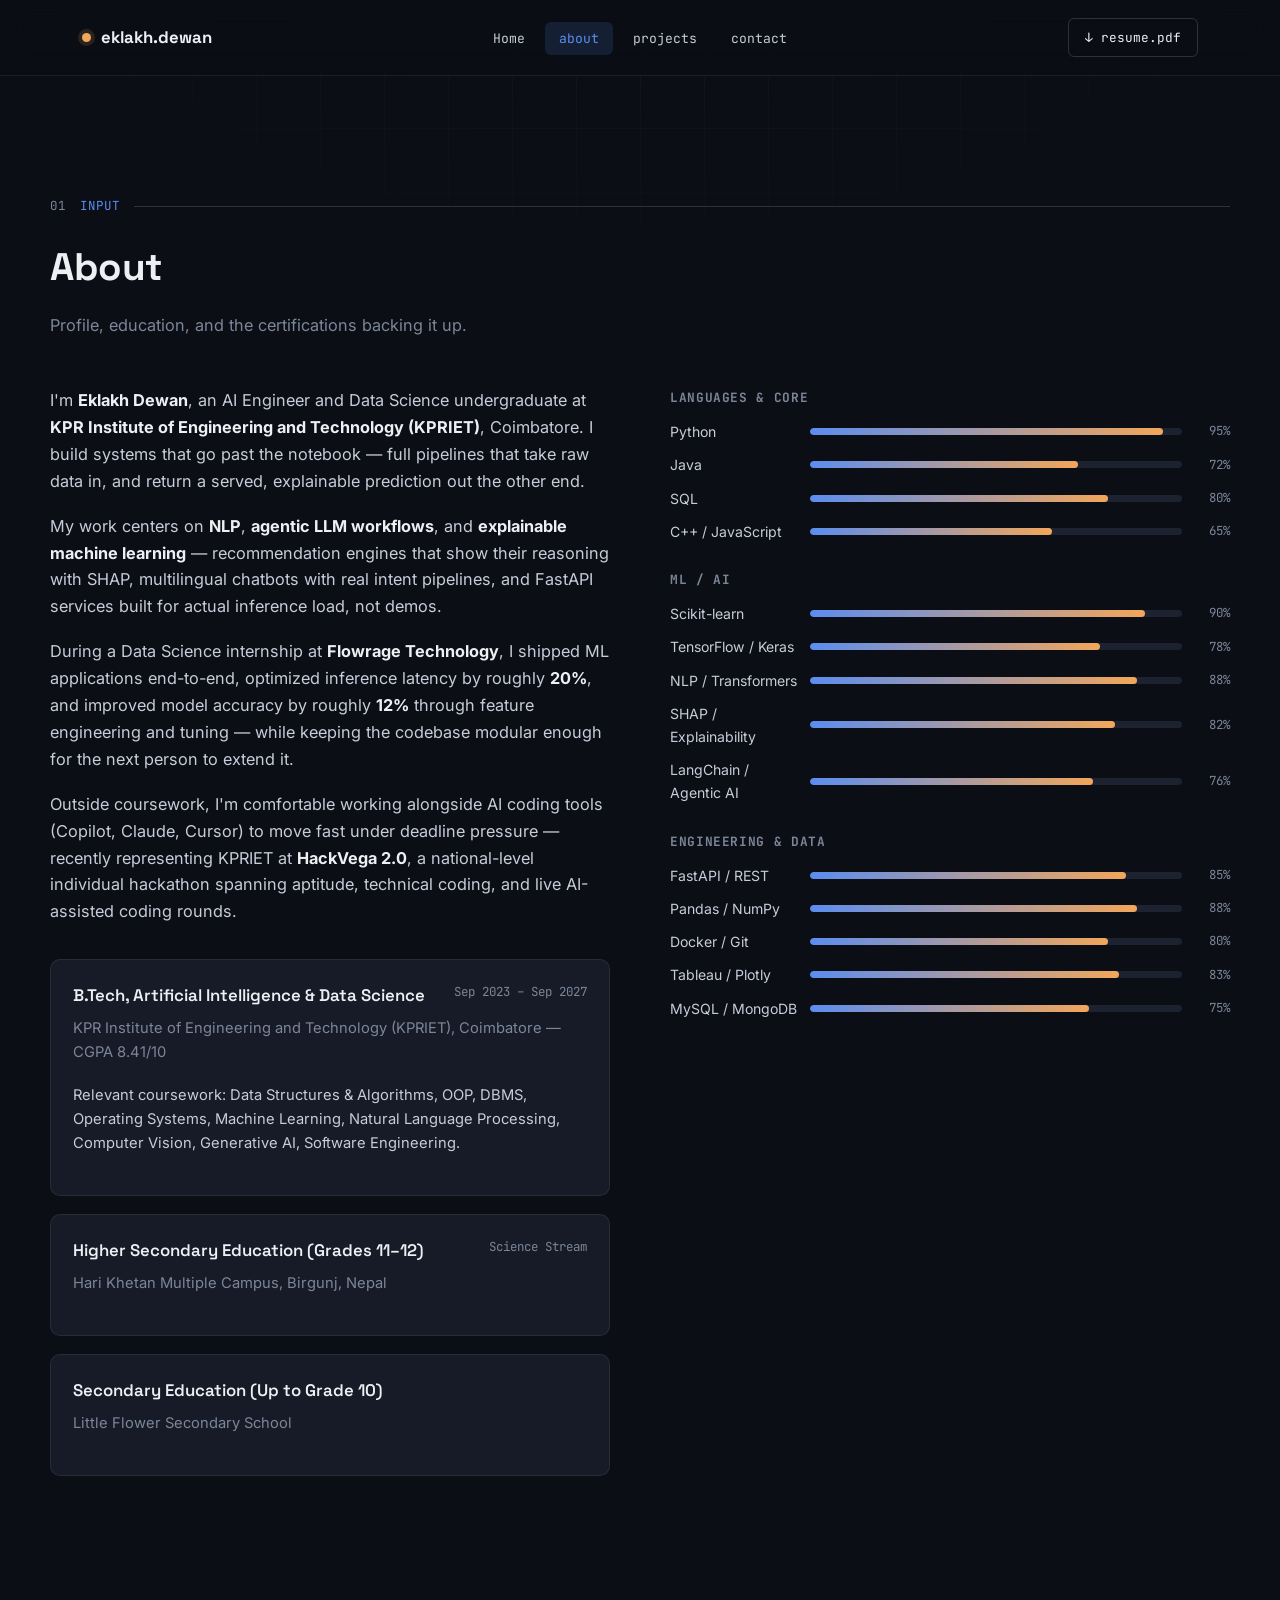
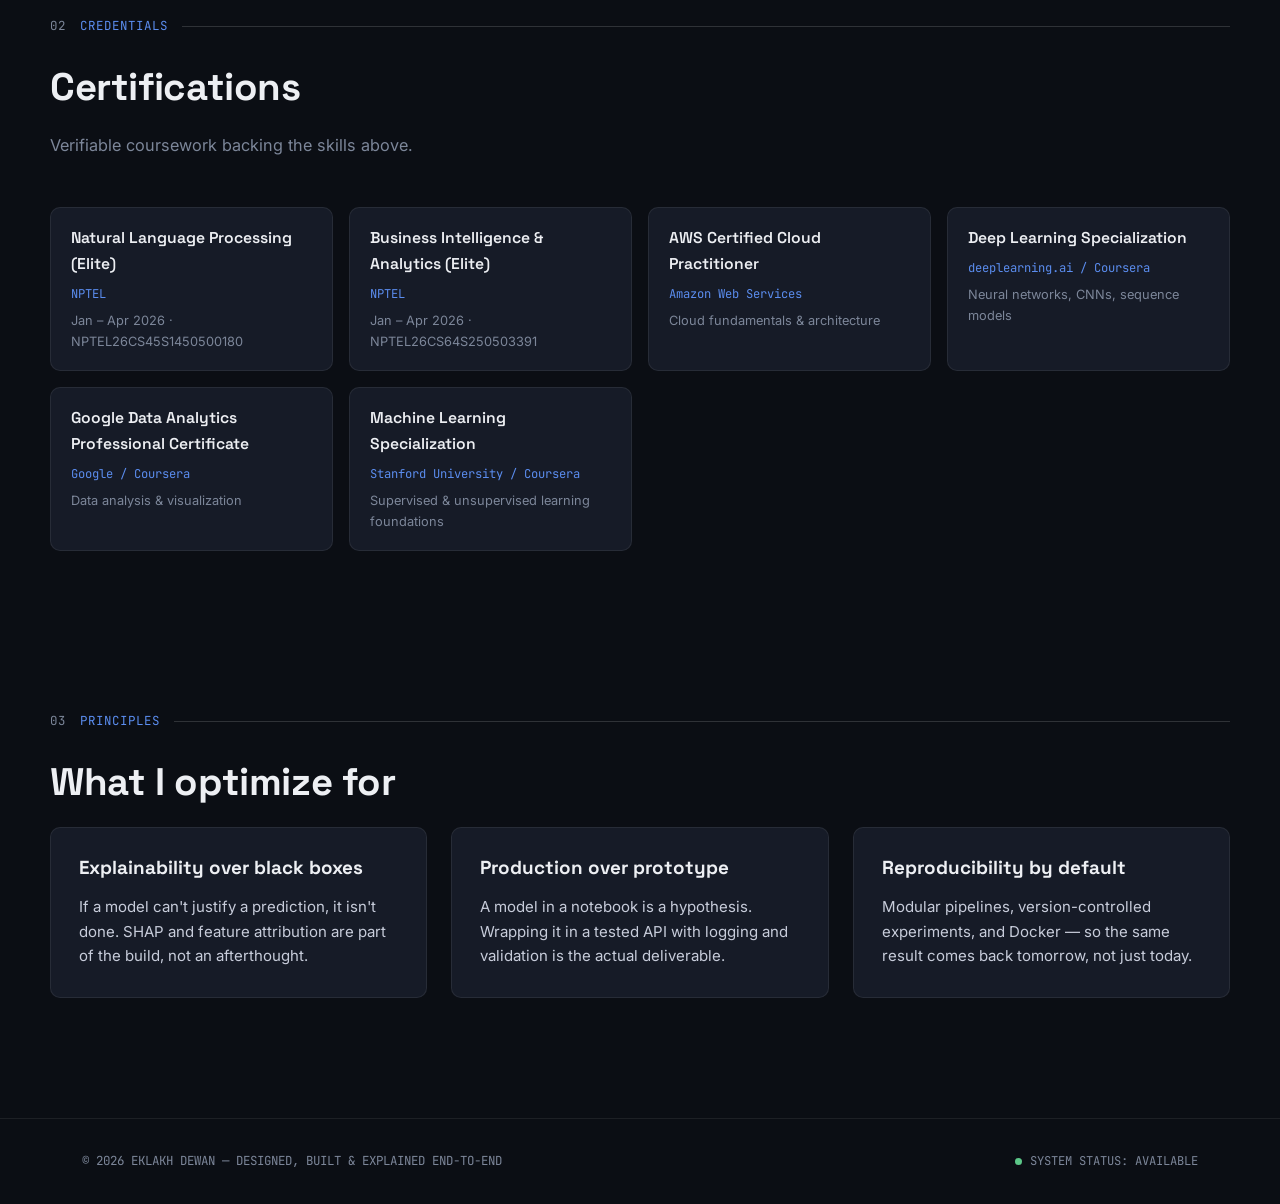
==== about.html @ 242e09ec "Initial commit" ====
<!DOCTYPE html>
<html lang="en">
<head>
<meta charset="UTF-8"/>
<meta name="viewport" content="width=device-width, initial-scale=1.0"/>
<title>About — Eklakh Dewan</title>
<link rel="stylesheet" href="style.css"/>
</head>
<body>

<nav class="nav">
  <div class="nav-inner">
    <a href="index.html" class="brand"><span class="brand-dot"></span>eklakh.dewan</a>
    <ul class="nav-links" id="navLinks">
      <li><a href="index.html">Home</a></li>
      <li><a href="about.html" class="active">about</a></li>
      <li><a href="projects.html">projects</a></li>
      <li><a href="contact.html">contact</a></li>
    </ul>
    <button class="nav-toggle" id="navToggle" aria-label="Toggle navigation"><span></span><span></span><span></span></button>
    <a href="https://drive.google.com/file/d/1AnkPW0jqdqRUwSJReCvHOcT-m_KYwCdm/view?usp=sharing" class="nav-cta" target="_blank" rel="noopener">↓ resume.pdf</a>
  </div>
</nav>

<main>

  <section class="stage wrap" style="padding-bottom:60px">
    <div class="stage-label"><span class="num">01</span> INPUT</div>
    <h2 class="stage-title">About</h2>
    <p class="stage-sub">Profile, education, and the certifications backing it up.</p>

    <div class="about-grid">
      <div class="about-copy reveal">
        <p>
          I'm <strong>Eklakh Dewan</strong>, an AI Engineer and Data Science undergraduate at
          <strong>KPR Institute of Engineering and Technology (KPRIET)</strong>, Coimbatore. I build
          systems that go past the notebook — full pipelines that take raw data in, and return
          a served, explainable prediction out the other end.
        </p>
        <p>
          My work centers on <strong>NLP</strong>, <strong>agentic LLM workflows</strong>, and
          <strong>explainable machine learning</strong> — recommendation engines that show their
          reasoning with SHAP, multilingual chatbots with real intent pipelines, and FastAPI services
          built for actual inference load, not demos.
        </p>
        <p>
          During a Data Science internship at <strong>Flowrage Technology</strong>, I shipped ML
          applications end-to-end, optimized inference latency by roughly <strong>20%</strong>, and
          improved model accuracy by roughly <strong>12%</strong> through feature engineering and tuning —
          while keeping the codebase modular enough for the next person to extend it.
        </p>
        <p>
          Outside coursework, I'm comfortable working alongside AI coding tools (Copilot, Claude, Cursor)
          to move fast under deadline pressure — recently representing KPRIET at
          <strong>HackVega 2.0</strong>, a national-level individual hackathon spanning aptitude,
          technical coding, and live AI-assisted coding rounds.
        </p>

        <div class="edu-card">
          <div class="edu-top">
            <h4>B.Tech, Artificial Intelligence & Data Science</h4>
            <span class="edu-meta">Sep 2023 – Sep 2027</span>
          </div>
          <p>KPR Institute of Engineering and Technology (KPRIET), Coimbatore — CGPA 8.41/10</p>
          <p style="margin-top:8px; color:var(--paper-dim)">
            Relevant coursework: Data Structures & Algorithms, OOP, DBMS, Operating Systems, Machine Learning,
            Natural Language Processing, Computer Vision, Generative AI, Software Engineering.
          </p>
        </div>

        <div class="edu-card" style="margin-top:18px">
          <div class="edu-top">
            <h4>Higher Secondary Education (Grades 11–12)</h4>
            <span class="edu-meta">Science Stream</span>
          </div>
          <p>Hari Khetan Multiple Campus, Birgunj, Nepal</p>
        </div>

        <div class="edu-card" style="margin-top:18px">
          <div class="edu-top">
            <h4>Secondary Education (Up to Grade 10)</h4>
          </div>
          <p>Little Flower Secondary School</p>
        </div>
      </div>

      <div class="reveal">
        <div class="skill-block">
          <h4>Languages & Core</h4>
          <div class="bar-row"><span class="bar-label">Python</span><div class="bar-track"><div class="bar-fill" data-pct="95"></div></div><span class="bar-pct">95%</span></div>
          <div class="bar-row"><span class="bar-label">Java</span><div class="bar-track"><div class="bar-fill" data-pct="72"></div></div><span class="bar-pct">72%</span></div>
          <div class="bar-row"><span class="bar-label">SQL</span><div class="bar-track"><div class="bar-fill" data-pct="80"></div></div><span class="bar-pct">80%</span></div>
          <div class="bar-row"><span class="bar-label">C++ / JavaScript</span><div class="bar-track"><div class="bar-fill" data-pct="65"></div></div><span class="bar-pct">65%</span></div>
        </div>

        <div class="skill-block">
          <h4>ML / AI</h4>
          <div class="bar-row"><span class="bar-label">Scikit-learn</span><div class="bar-track"><div class="bar-fill" data-pct="90"></div></div><span class="bar-pct">90%</span></div>
          <div class="bar-row"><span class="bar-label">TensorFlow / Keras</span><div class="bar-track"><div class="bar-fill" data-pct="78"></div></div><span class="bar-pct">78%</span></div>
          <div class="bar-row"><span class="bar-label">NLP / Transformers</span><div class="bar-track"><div class="bar-fill" data-pct="88"></div></div><span class="bar-pct">88%</span></div>
          <div class="bar-row"><span class="bar-label">SHAP / Explainability</span><div class="bar-track"><div class="bar-fill" data-pct="82"></div></div><span class="bar-pct">82%</span></div>
          <div class="bar-row"><span class="bar-label">LangChain / Agentic AI</span><div class="bar-track"><div class="bar-fill" data-pct="76"></div></div><span class="bar-pct">76%</span></div>
        </div>

        <div class="skill-block">
          <h4>Engineering & Data</h4>
          <div class="bar-row"><span class="bar-label">FastAPI / REST</span><div class="bar-track"><div class="bar-fill" data-pct="85"></div></div><span class="bar-pct">85%</span></div>
          <div class="bar-row"><span class="bar-label">Pandas / NumPy</span><div class="bar-track"><div class="bar-fill" data-pct="88"></div></div><span class="bar-pct">88%</span></div>
          <div class="bar-row"><span class="bar-label">Docker / Git</span><div class="bar-track"><div class="bar-fill" data-pct="80"></div></div><span class="bar-pct">80%</span></div>
          <div class="bar-row"><span class="bar-label">Tableau / Plotly</span><div class="bar-track"><div class="bar-fill" data-pct="83"></div></div><span class="bar-pct">83%</span></div>
          <div class="bar-row"><span class="bar-label">MySQL / MongoDB</span><div class="bar-track"><div class="bar-fill" data-pct="75"></div></div><span class="bar-pct">75%</span></div>
        </div>
      </div>
    </div>
  </section>

  <!-- CERTIFICATIONS -->
  <section class="stage stage--tight wrap">
    <div class="stage-label"><span class="num">02</span> CREDENTIALS</div>
    <h2 class="stage-title">Certifications</h2>
    <p class="stage-sub">Verifiable coursework backing the skills above.</p>

    <div class="cert-grid">
      <div class="cert-card reveal">
        <h4>Natural Language Processing (Elite)</h4>
        <span class="cert-org">NPTEL</span>
        <span class="cert-meta">Jan – Apr 2026 · NPTEL26CS45S1450500180</span>
      </div>
      <div class="cert-card reveal">
        <h4>Business Intelligence & Analytics (Elite)</h4>
        <span class="cert-org">NPTEL</span>
        <span class="cert-meta">Jan – Apr 2026 · NPTEL26CS64S250503391</span>
      </div>
      <div class="cert-card reveal">
        <h4>AWS Certified Cloud Practitioner</h4>
        <span class="cert-org">Amazon Web Services</span>
        <span class="cert-meta">Cloud fundamentals & architecture</span>
      </div>
      <div class="cert-card reveal">
        <h4>Deep Learning Specialization</h4>
        <span class="cert-org">deeplearning.ai / Coursera</span>
        <span class="cert-meta">Neural networks, CNNs, sequence models</span>
      </div>
      <div class="cert-card reveal">
        <h4>Google Data Analytics Professional Certificate</h4>
        <span class="cert-org">Google / Coursera</span>
        <span class="cert-meta">Data analysis & visualization</span>
      </div>
      <div class="cert-card reveal">
        <h4>Machine Learning Specialization</h4>
        <span class="cert-org">Stanford University / Coursera</span>
        <span class="cert-meta">Supervised & unsupervised learning foundations</span>
      </div>
    </div>
  </section>

  <!-- VALUES -->
  <section class="stage stage--tight wrap">
    <div class="stage-label"><span class="num">03</span> PRINCIPLES</div>
    <h2 class="stage-title">What I optimize for</h2>
    <div class="proj-grid">
      <div class="proj-card reveal">
        <h3>Explainability over black boxes</h3>
        <p>If a model can't justify a prediction, it isn't done. SHAP and feature attribution are part of the build, not an afterthought.</p>
      </div>
      <div class="proj-card reveal">
        <h3>Production over prototype</h3>
        <p>A model in a notebook is a hypothesis. Wrapping it in a tested API with logging and validation is the actual deliverable.</p>
      </div>
      <div class="proj-card reveal">
        <h3>Reproducibility by default</h3>
        <p>Modular pipelines, version-controlled experiments, and Docker — so the same result comes back tomorrow, not just today.</p>
      </div>
    </div>
  </section>

</main>

<footer>
  <div class="footer-inner">
    <p>© 2026 EKLAKH DEWAN — DESIGNED, BUILT & EXPLAINED END-TO-END</p>
    <div class="footer-status"><span class="dot"></span>SYSTEM STATUS: AVAILABLE</div>
  </div>
</footer>

<script src="script.js"></script>
</body>
</html>
---- style.css ----
/* =================================================================
   EKLAKH DEWAN — PORTFOLIO DESIGN SYSTEM
   Concept: an ML inference trace — data resolving into output.
   ================================================================= */

@import url('https://fonts.googleapis.com/css2?family=Space+Grotesk:wght@500;600;700&family=Inter:wght@400;500;600;700&family=JetBrains+Mono:wght@400;500&display=swap');

:root{
  /* ---- color tokens ---- */
  --ink:        #0B0E14;
  --surface:    #11151F;
  --card:       #161B27;
  --card-hi:    #1C2230;
  --paper:      #EDEFF3;
  --paper-dim:  #C7CCDA;
  --muted:      #7C8699;
  --signal:     #5B8DEF;
  --signal-dim: rgba(91,141,239,0.14);
  --amber:      #F2A65A;
  --amber-dim:  rgba(242,166,90,0.14);
  --line:       rgba(237,239,243,0.08);
  --line-strong:rgba(237,239,243,0.16);

  /* ---- type ---- */
  --display: 'Space Grotesk', sans-serif;
  --body:    'Inter', sans-serif;
  --mono:    'JetBrains Mono', monospace;

  --radius: 10px;
  --max-w: 1180px;
}

*{margin:0;padding:0;box-sizing:border-box}
html{scroll-behavior:smooth}
body{
  background:var(--ink);
  color:var(--paper);
  font-family:var(--body);
  line-height:1.65;
  -webkit-font-smoothing:antialiased;
  overflow-x:hidden;
}

/* faint pipeline grid backdrop */
body::before{
  content:'';
  position:fixed; inset:0;
  background-image:
    linear-gradient(var(--line) 1px, transparent 1px),
    linear-gradient(90deg, var(--line) 1px, transparent 1px);
  background-size:64px 64px;
  mask-image:radial-gradient(ellipse 80% 50% at 50% 0%, black 0%, transparent 70%);
  pointer-events:none;
  z-index:0;
  opacity:0.5;
}

a{color:inherit;text-decoration:none}
ul{list-style:none}
img{max-width:100%;display:block}
section{position:relative;z-index:1}

::selection{background:var(--signal-dim);color:var(--paper)}

/* focus visibility */
a:focus-visible, button:focus-visible, input:focus-visible, textarea:focus-visible{
  outline:2px solid var(--signal);
  outline-offset:3px;
  border-radius:4px;
}

@media (prefers-reduced-motion: reduce){
  *{animation-duration:0.01ms !important; animation-iteration-count:1 !important; transition-duration:0.01ms !important; scroll-behavior:auto !important}
}

/* =================== LAYOUT SHELLS =================== */
.wrap{max-width:var(--max-w); margin:0 auto; padding:0 32px}
.stage{padding:120px 0}
.stage--tight{padding:80px 0}

.stage-label{
  display:flex; align-items:center; gap:14px;
  font-family:var(--mono); font-size:0.78rem; letter-spacing:0.08em;
  color:var(--signal); text-transform:uppercase; margin-bottom:18px;
}
.stage-label .num{color:var(--muted)}
.stage-label::after{
  content:''; flex:1; height:1px; background:var(--line-strong);
}

.stage-title{
  font-family:var(--display); font-weight:700;
  font-size:clamp(1.8rem, 3vw, 2.5rem);
  letter-spacing:-0.01em;
  margin-bottom:14px;
  color:var(--paper);
}
.stage-sub{
  color:var(--muted); max-width:640px; font-size:1.02rem; margin-bottom:48px;
}

/* =================== NAV =================== */
.nav{
  position:sticky; top:0; z-index:100;
  backdrop-filter:blur(14px) saturate(140%);
  background:rgba(11,14,20,0.78);
  border-bottom:1px solid var(--line);
}
.nav-inner{
  max-width:var(--max-w); margin:0 auto; padding:18px 32px;
  display:flex; align-items:center; justify-content:space-between;
}
.brand{
  font-family:var(--display); font-weight:700; font-size:1.05rem;
  display:flex; align-items:center; gap:10px;
}
.brand-dot{
  width:9px; height:9px; border-radius:50%; background:var(--amber);
  box-shadow:0 0 0 4px var(--amber-dim);
  animation:pulse 2.4s ease-in-out infinite;
}
@keyframes pulse{0%,100%{opacity:1}50%{opacity:0.45}}

.nav-links{display:flex; gap:6px; align-items:center}
.nav-links a{
  font-family:var(--mono); font-size:0.82rem; color:var(--paper-dim);
  padding:8px 14px; border-radius:6px; transition:color .2s, background .2s;
}
.nav-links a:hover{color:var(--paper); background:var(--card)}
.nav-links a.active{color:var(--signal); background:var(--signal-dim)}

.nav-cta{
  font-family:var(--mono); font-size:0.8rem;
  border:1px solid var(--line-strong); padding:8px 16px; border-radius:6px;
  transition:border-color .2s, color .2s;
}
.nav-cta:hover{border-color:var(--signal); color:var(--signal)}

.nav-toggle{display:none}

/* =================== HERO =================== */
.hero{padding:100px 0 80px; position:relative}
.hero-grid{
  display:grid; grid-template-columns:1.15fr 0.85fr; gap:56px; align-items:start;
}

.kicker{
  font-family:var(--mono); font-size:0.85rem; color:var(--amber);
  letter-spacing:0.05em; margin-bottom:22px; display:flex; align-items:center; gap:10px;
}
.kicker .blink{
  display:inline-block; width:8px; height:16px; background:var(--amber);
  animation:blink 1.1s steps(1) infinite;
}
@keyframes blink{50%{opacity:0}}

.hero-name{
  display:flex; align-items:baseline; gap:12px; flex-wrap:wrap;
  margin-bottom:16px;
}
.hn-name{
  font-family:var(--mono); font-size:1.05rem; font-weight:500;
  color:var(--paper-dim); letter-spacing:0.01em;
}
.hn-tag{
  font-family:var(--mono); font-size:0.74rem; color:var(--amber);
  text-transform:uppercase; letter-spacing:0.06em;
  padding:4px 10px; border:1px solid var(--line-strong); border-radius:20px;
}

.hero h1{
  font-family:var(--display); font-weight:700;
  font-size:clamp(2.6rem, 5.5vw, 4.2rem);
  line-height:1.04; letter-spacing:-0.02em;
  margin-bottom:24px;
}
.hero h1 .accent{color:var(--signal)}

.hero-lead{
  font-size:1.12rem; color:var(--paper-dim); max-width:560px; margin-bottom:36px;
}
.hero-lead strong{color:var(--paper); font-weight:600}

.hero-actions{display:flex; gap:14px; flex-wrap:wrap; margin-bottom:44px}

.btn{
  font-family:var(--mono); font-size:0.86rem; font-weight:500;
  padding:13px 22px; border-radius:8px; display:inline-flex; align-items:center; gap:9px;
  transition:transform .18s ease, box-shadow .18s ease, background .18s ease, border-color .18s ease;
  cursor:pointer; border:none;
}
.btn-solid{background:var(--signal); color:#06080D}
.btn-solid:hover{transform:translateY(-2px); box-shadow:0 10px 26px rgba(91,141,239,0.32)}
.btn-outline{border:1px solid var(--line-strong); color:var(--paper)}
.btn-outline:hover{border-color:var(--amber); color:var(--amber); transform:translateY(-2px)}

.hero-stats{display:flex; gap:32px; flex-wrap:wrap}
.hstat{font-family:var(--mono)}
.hstat .v{font-size:1.5rem; font-weight:600; color:var(--paper); display:block}
.hstat .l{font-size:0.76rem; color:var(--muted); text-transform:uppercase; letter-spacing:0.04em}

/* ---- terminal trace card (signature element) ---- */
.trace-card{
  background:var(--card); border:1px solid var(--line-strong); border-radius:12px;
  overflow:hidden; box-shadow:0 24px 60px -20px rgba(0,0,0,0.6);
}
.trace-head{
  display:flex; align-items:center; gap:8px; padding:13px 16px;
  border-bottom:1px solid var(--line); background:var(--card-hi);
}
.trace-dot{width:9px; height:9px; border-radius:50%}
.trace-dot.r{background:#E8675C} .trace-dot.y{background:#E8C15C} .trace-dot.g{background:#5CC788}
.trace-name{font-family:var(--mono); font-size:0.75rem; color:var(--muted); margin-left:6px}

.trace-body{padding:20px; font-family:var(--mono); font-size:0.84rem; line-height:1.85}
.trace-line{color:var(--muted)}
.trace-key{color:#7FB2FF}
.trace-str{color:#F2A65A}
.trace-bool{color:#5CC788}
.t-cursor{display:inline-block; width:7px; height:14px; background:var(--paper); vertical-align:middle; animation:blink 1s steps(1) infinite}

/* =================== SECTION: ABOUT / SKILLS =================== */
.about-grid{display:grid; grid-template-columns:1fr 1fr; gap:60px; align-items:flex-start}
.about-copy p{color:var(--paper-dim); margin-bottom:18px; font-size:1.02rem}
.about-copy strong{color:var(--paper)}

.skill-block{margin-bottom:26px}
.skill-block:last-child{margin-bottom:0}
.skill-block h4{
  font-family:var(--mono); font-size:0.8rem; color:var(--muted);
  text-transform:uppercase; letter-spacing:0.05em; margin-bottom:12px;
}
.bar-row{display:flex; align-items:center; gap:12px; margin-bottom:10px}
.bar-label{font-size:0.88rem; width:128px; flex-shrink:0; color:var(--paper-dim)}
.bar-track{flex:1; height:7px; background:var(--card-hi); border-radius:4px; overflow:hidden}
.bar-fill{height:100%; border-radius:4px; background:linear-gradient(90deg, var(--signal), var(--amber)); width:0%; transition:width 1.1s cubic-bezier(.16,1,.3,1)}
.bar-pct{font-family:var(--mono); font-size:0.78rem; color:var(--muted); width:36px; text-align:right; flex-shrink:0}

/* education card */
.edu-card{
  margin-top:34px; padding:22px; border:1px solid var(--line); border-radius:var(--radius);
  background:var(--card);
}
.edu-card .edu-top{display:flex; justify-content:space-between; gap:16px; flex-wrap:wrap; margin-bottom:6px}
.edu-card h4{font-family:var(--display); font-size:1.05rem; font-weight:600}
.edu-card .edu-meta{font-family:var(--mono); font-size:0.78rem; color:var(--muted)}
.edu-card p{color:var(--muted); font-size:0.92rem}

/* =================== EXPERIENCE =================== */
.exp-card{
  border:1px solid var(--line); border-radius:var(--radius); background:var(--card);
  padding:30px 32px; position:relative; overflow:hidden;
}
.exp-card::before{
  content:''; position:absolute; left:0; top:0; bottom:0; width:3px; background:var(--signal);
}
.exp-top{display:flex; justify-content:space-between; gap:20px; flex-wrap:wrap; margin-bottom:14px}
.exp-role{font-family:var(--display); font-size:1.25rem; font-weight:700}
.exp-org{color:var(--signal); font-size:0.95rem; margin-top:2px}
.exp-meta{font-family:var(--mono); font-size:0.78rem; color:var(--muted); text-align:right}
.exp-list{display:flex; flex-direction:column; gap:10px}
.exp-list li{
  padding-left:22px; position:relative; color:var(--paper-dim); font-size:0.97rem;
}
.exp-list li::before{
  content:'›'; position:absolute; left:0; color:var(--amber); font-family:var(--mono); font-weight:700;
}

/* =================== PROJECTS =================== */
.proj-grid{display:grid; grid-template-columns:repeat(auto-fit, minmax(340px,1fr)); gap:24px}
.proj-card{
  background:var(--card); border:1px solid var(--line); border-radius:var(--radius);
  padding:28px; display:flex; flex-direction:column; gap:14px;
  transition:transform .25s ease, border-color .25s ease, background .25s ease;
}
.proj-card:hover{transform:translateY(-4px); border-color:var(--line-strong); background:var(--card-hi)}
.proj-top{display:flex; justify-content:space-between; align-items:flex-start; gap:12px}
.proj-idx{font-family:var(--mono); font-size:0.78rem; color:var(--muted)}
.proj-card h3{font-family:var(--display); font-size:1.18rem; font-weight:700; line-height:1.3}
.proj-card p{color:var(--paper-dim); font-size:0.94rem; flex:1}
.proj-tags{display:flex; flex-wrap:wrap; gap:7px}
.proj-tags span{
  font-family:var(--mono); font-size:0.72rem; padding:5px 10px; border-radius:5px;
  background:var(--signal-dim); color:#9FC0FF;
}
.proj-link{
  font-family:var(--mono); font-size:0.82rem; color:var(--amber);
  display:inline-flex; align-items:center; gap:6px; margin-top:4px;
}
.proj-link svg{width:13px; height:13px}

/* =================== CERTS =================== */
.cert-grid{display:grid; grid-template-columns:repeat(auto-fit, minmax(260px,1fr)); gap:16px}
.cert-card{
  border:1px solid var(--line); border-radius:var(--radius); padding:18px 20px;
  background:var(--card); display:flex; flex-direction:column; gap:6px;
}
.cert-card h4{font-family:var(--display); font-weight:600; font-size:0.98rem}
.cert-card .cert-org{font-family:var(--mono); font-size:0.76rem; color:var(--signal)}
.cert-card .cert-meta{font-size:0.8rem; color:var(--muted)}

/* =================== CONTACT / DEPLOY =================== */
.deploy{
  border:1px solid var(--line-strong); border-radius:16px;
  background:radial-gradient(120% 140% at 0% 0%, var(--signal-dim), transparent 60%), var(--card);
  padding:56px; text-align:left; display:grid; grid-template-columns:1.2fr 0.8fr; gap:40px;
}
.deploy h2{font-family:var(--display); font-size:clamp(1.7rem,3vw,2.3rem); font-weight:700; margin-bottom:14px}
.deploy p{color:var(--paper-dim); max-width:460px}
.deploy-actions{display:flex; flex-direction:column; gap:12px; justify-content:center}
.deploy-row{
  display:flex; align-items:center; gap:14px; padding:14px 18px;
  border:1px solid var(--line); border-radius:8px; background:var(--surface);
  transition:border-color .2s, transform .2s;
}
.deploy-row:hover{border-color:var(--signal); transform:translateX(3px)}
.deploy-row svg{width:18px; height:18px; color:var(--signal); flex-shrink:0}
.deploy-row .dr-label{font-family:var(--mono); font-size:0.7rem; color:var(--muted); text-transform:uppercase; display:block}
.deploy-row .dr-value{font-size:0.92rem; color:var(--paper)}

/* =================== FOOTER =================== */
footer{
  border-top:1px solid var(--line); padding:32px 0; margin-top:40px;
}
.footer-inner{
  max-width:var(--max-w); margin:0 auto; padding:0 32px;
  display:flex; justify-content:space-between; align-items:center; flex-wrap:wrap; gap:12px;
}
.footer-inner p{font-family:var(--mono); font-size:0.78rem; color:var(--muted)}
.footer-status{display:flex; align-items:center; gap:8px; font-family:var(--mono); font-size:0.76rem; color:var(--muted)}
.footer-status .dot{width:7px; height:7px; border-radius:50%; background:#5CC788}

/* =================== REVEAL ON SCROLL =================== */
.reveal{opacity:0; transform:translateY(18px); transition:opacity .7s ease, transform .7s ease}
.reveal.is-visible{opacity:1; transform:translateY(0)}

/* =================== RESPONSIVE =================== */
@media (max-width:980px){
  .hero-grid{grid-template-columns:1fr; gap:48px}
  .about-grid{grid-template-columns:1fr; gap:40px}
  .deploy{grid-template-columns:1fr; padding:40px 28px}
  .stage{padding:88px 0}
}

@media (max-width:720px){
  .wrap{padding:0 20px}
  .nav-links{display:none}
  .nav-toggle{
    display:flex; flex-direction:column; gap:5px; background:none; border:none; cursor:pointer; padding:6px;
  }
  .nav-toggle span{width:22px; height:2px; background:var(--paper); border-radius:2px}
  .nav-cta{display:none}
  .hero{padding:64px 0 56px}
  .hero-actions{flex-direction:column}
  .btn{justify-content:center}
  .hero-stats{gap:22px}
  .exp-top{flex-direction:column}
  .exp-meta{text-align:left}
  .deploy{padding:32px 22px}
  .bar-label{width:96px; font-size:0.82rem}
}

/* mobile nav drawer */
.nav-links.open{
  display:flex; position:absolute; top:100%; left:0; right:0;
  flex-direction:column; background:var(--surface); border-bottom:1px solid var(--line);
  padding:10px 20px 18px; gap:4px;
}
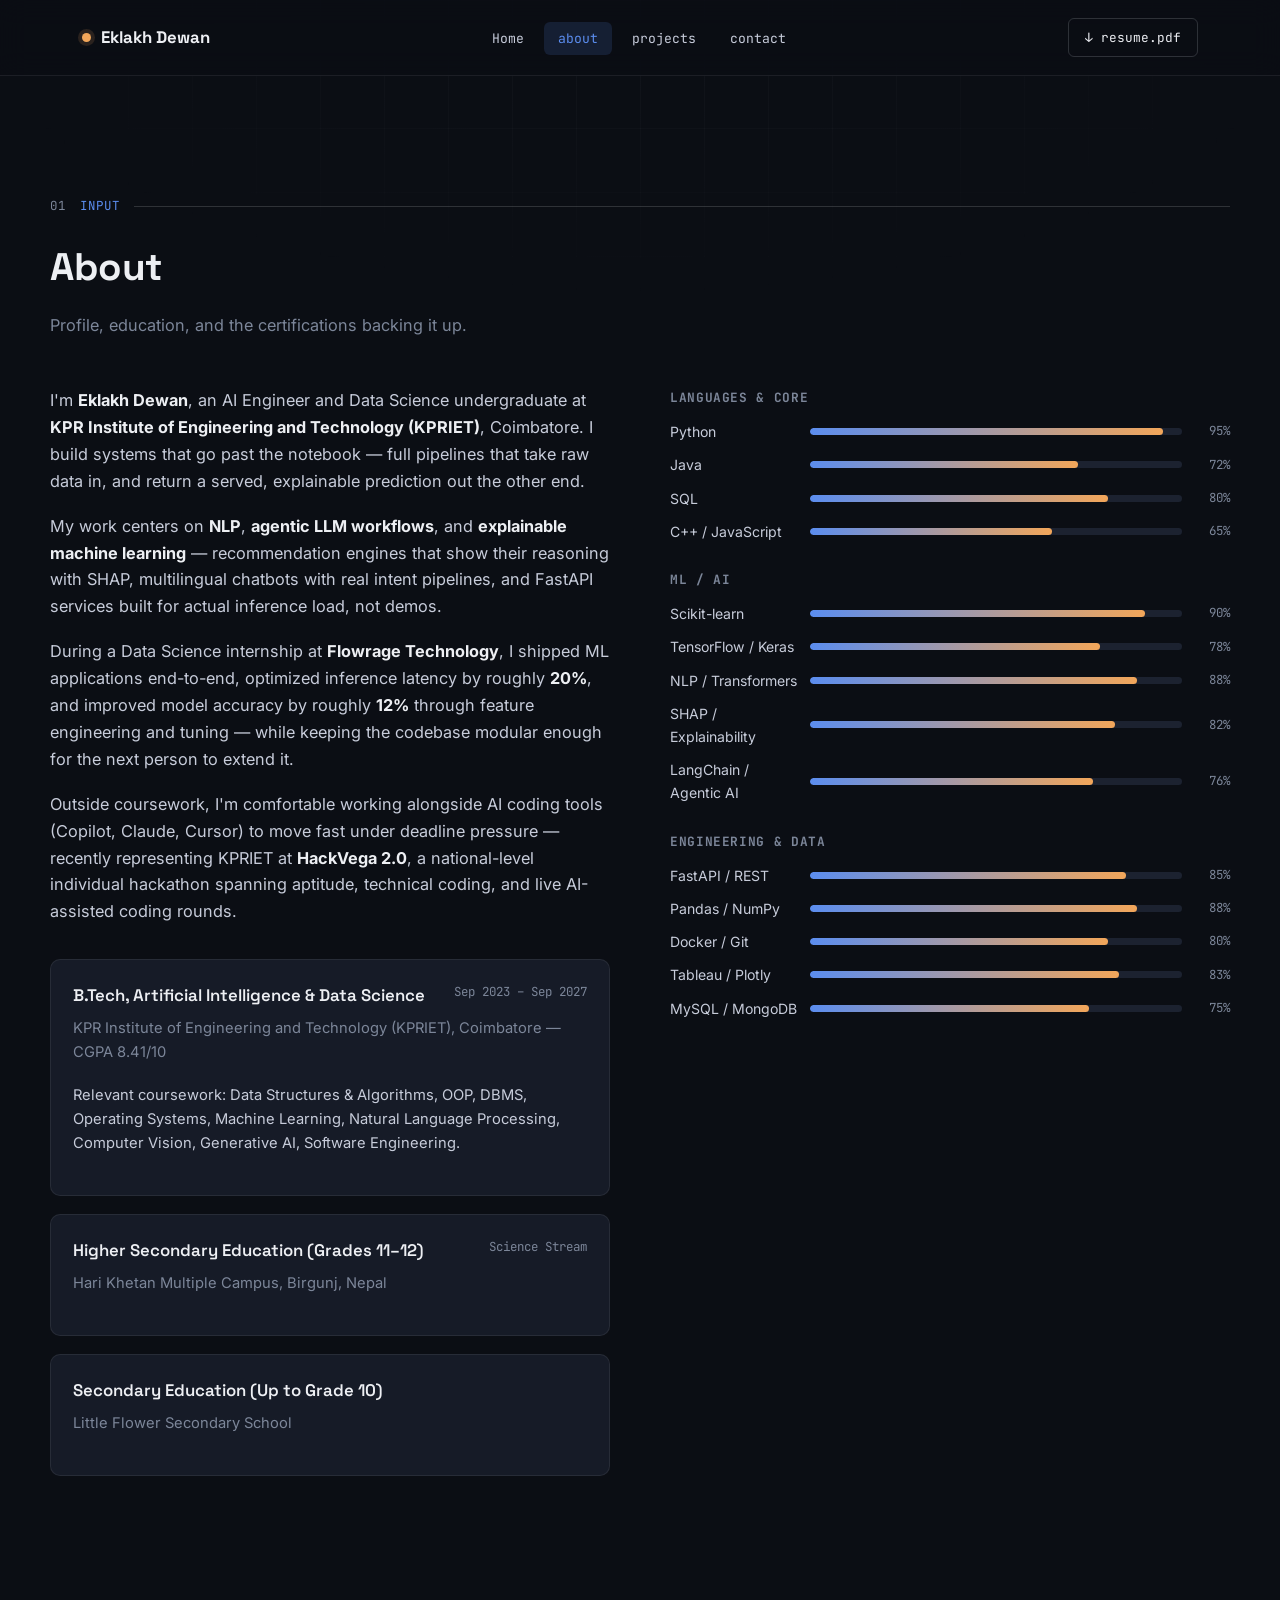
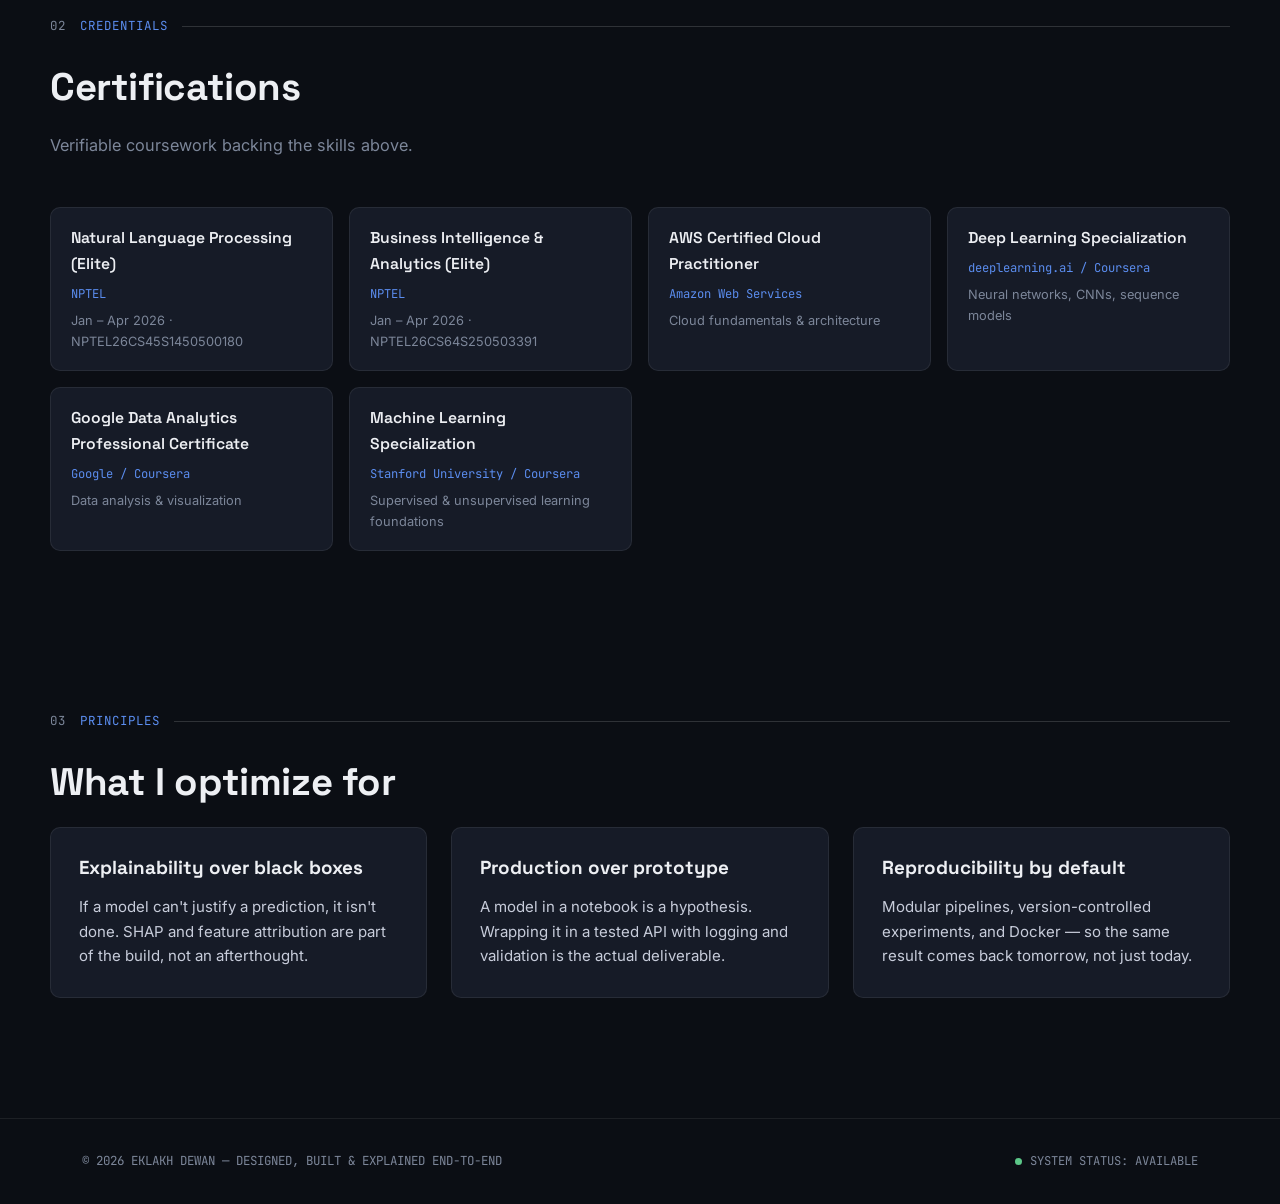
==== commit ed27a340: "Update brand name to 'Eklakh Dewan' in about.html" ====
--- a/about.html
+++ b/about.html
@@ -5,12 +5,15 @@
 <meta name="viewport" content="width=device-width, initial-scale=1.0"/>
 <title>About — Eklakh Dewan</title>
 <link rel="stylesheet" href="style.css"/>
+<link rel="preconnect" href="https://fonts.googleapis.com">
+<link rel="preconnect" href="https://fonts.gstatic.com" crossorigin>
+<link href="https://fonts.googleapis.com/css2?family=Space+Grotesk:wght@500;600;700&family=JetBrains+Mono:wght@400;500;600;700&display=swap" rel="stylesheet">
 </head>
 <body>
 
 <nav class="nav">
   <div class="nav-inner">
-    <a href="index.html" class="brand"><span class="brand-dot"></span>eklakh.dewan</a>
+    <a href="index.html" class="brand"><span class="brand-dot"></span>Eklakh Dewan</a>
     <ul class="nav-links" id="navLinks">
       <li><a href="index.html">Home</a></li>
       <li><a href="about.html" class="active">about</a></li>
--- a/style.css
+++ b/style.css
@@ -288,6 +288,22 @@
   display:inline-flex; align-items:center; gap:6px; margin-top:4px;
 }
 .proj-link svg{width:13px; height:13px}
+
+.proj-status{
+  font-family:var(--mono); font-size:0.68rem; font-weight:700; letter-spacing:0.04em;
+  padding:4px 9px; border-radius:20px; white-space:nowrap; display:inline-flex; align-items:center; gap:5px;
+}
+.proj-status::before{content:''; width:6px; height:6px; border-radius:50%}
+.proj-status.shipped{background:rgba(92,199,136,0.14); color:#5CC788}
+.proj-status.shipped::before{background:#5CC788}
+.proj-status.prototype{background:rgba(232,193,92,0.14); color:#E8C15C}
+.proj-status.prototype::before{background:#E8C15C}
+
+.status-legend{
+  display:flex; flex-wrap:wrap; gap:18px; align-items:center; margin-bottom:28px;
+  font-family:var(--mono); font-size:0.8rem; color:var(--muted);
+}
+.status-legend .proj-status{font-size:0.72rem}
 
 /* =================== CERTS =================== */
 .cert-grid{display:grid; grid-template-columns:repeat(auto-fit, minmax(260px,1fr)); gap:16px}
